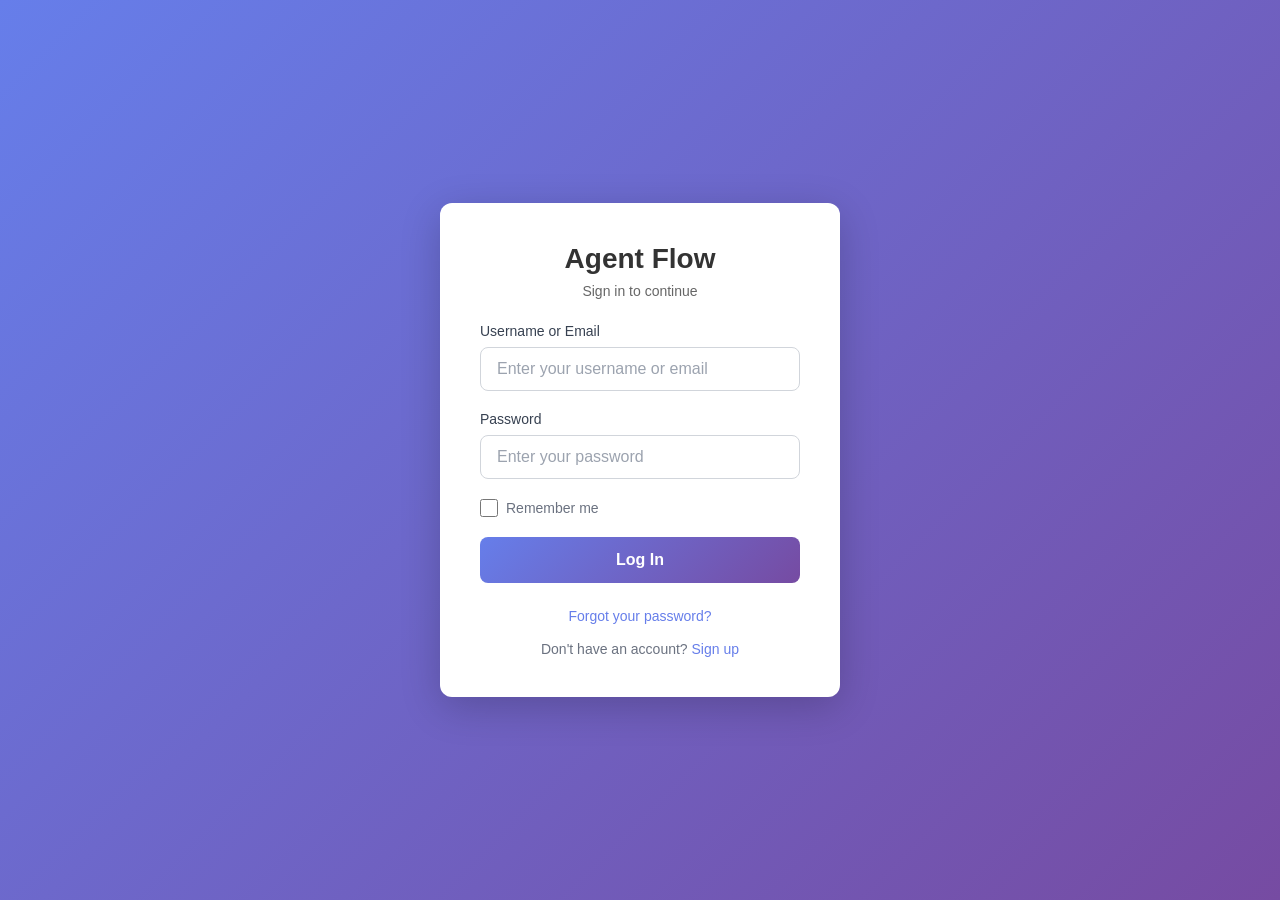
==== index.html @ b2415f06 "Team Flow changes for Coyle2019/agent-flow issue #43" ====
<!DOCTYPE html>
<html lang="en">
<head>
    <meta charset="UTF-8">
    <meta name="viewport" content="width=device-width, initial-scale=1.0">
    <title>Agent Flow - Login</title>
    <link rel="stylesheet" href="styles.css">
</head>
<body>
    <div class="login-container">
        <div class="login-card">
            <h1 class="title">Agent Flow</h1>
            <p class="subtitle">Sign in to continue</p>
            
            <div id="error-message" class="error-message" style="display: none;"></div>
            
            <form id="login-form" class="login-form">
                <div class="form-group">
                    <label for="username">Username or Email</label>
                    <input type="text" id="username" name="username" placeholder="Enter your username or email" required maxlength="255">
                </div>
                
                <div class="form-group">
                    <label for="password">Password</label>
                    <input type="password" id="password" name="password" placeholder="Enter your password" required maxlength="128">
                </div>
                
                <div class="form-group checkbox-group">
                    <input type="checkbox" id="remember" name="remember">
                    <label for="remember">Remember me</label>
                </div>
                
                <button type="submit" id="login-btn" class="btn-primary">Log In</button>
            </form>
            
            <div class="footer">
                <a href="#forgot" class="link">Forgot your password?</a>
                <p class="signup-link">Don't have an account? <a href="#signup" class="link">Sign up</a></p>
            </div>
        </div>
    </div>
    
    <script>
        const form = document.getElementById('login-form');
        const usernameInput = document.getElementById('username');
        const passwordInput = document.getElementById('password');
        const errorMessage = document.getElementById('error-message');
        const loginBtn = document.getElementById('login-btn');
        
        // Clear error when user starts typing
        usernameInput.addEventListener('input', clearError);
        passwordInput.addEventListener('input', clearError);
        
        function clearError() {
            errorMessage.style.display = 'none';
        }
        
        function showError(message) {
            errorMessage.textContent = message;
            errorMessage.style.display = 'block';
        }
        
        form.addEventListener('submit', async function(e) {
            e.preventDefault();
            
            const username = usernameInput.value.trim();
            const password = passwordInput.value;
            const remember = document.getElementById('remember').checked;
            
            // Validate inputs
            if (!username) {
                showError('Username is required');
                return;
            }
            
            if (!password) {
                showError('Password is required');
                return;
            }
            
            // Set loading state
            loginBtn.disabled = true;
            loginBtn.textContent = 'Logging in...';
            loginBtn.classList.add('loading');
            
            try {
                const response = await fetch('/api/login', {
                    method: 'POST',
                    headers: {
                        'Content-Type': 'application/json'
                    },
                    body: JSON.stringify({ username, password, remember })
                });
                
                if (response.ok) {
                    const data = await response.json();
                    // Store token and redirect
                    if (data.token) {
                        localStorage.setItem('auth_token', data.token);
                        localStorage.setItem('user_id', data.user_id);
                    }
                    window.location.href = '/dashboard';
                } else if (response.status === 401) {
                    showError('Invalid username or password');
                } else {
                    showError('An error occurred. Please try again.');
                }
            } catch (error) {
                if (error.name === 'TypeError' && error.message.includes('fetch')) {
                    showError('Network error. Please check your connection.');
                } else {
                    showError('An error occurred. Please try again.');
                }
            } finally {
                loginBtn.disabled = false;
                loginBtn.textContent = 'Log In';
                loginBtn.classList.remove('loading');
            }
        });
    </script>
</body>
</html>
---- styles.css ----
/* Reset and base styles */
* {
    margin: 0;
    padding: 0;
    box-sizing: border-box;
}

body {
    font-family: -apple-system, BlinkMacSystemFont, 'Segoe UI', Roboto, Oxygen, Ubuntu, sans-serif;
    background: linear-gradient(135deg, #667eea 0%, #764ba2 100%);
    min-height: 100vh;
    display: flex;
    align-items: center;
    justify-content: center;
    padding: 20px;
}

/* Login container - centered on page */
.login-container {
    width: 100%;
    max-width: 400px;
}

/* Login card styling */
.login-card {
    background: white;
    border-radius: 12px;
    padding: 40px;
    box-shadow: 0 10px 40px rgba(0, 0, 0, 0.2);
}

/* Title styling */
.title {
    font-size: 28px;
    font-weight: 700;
    color: #333;
    text-align: center;
    margin-bottom: 8px;
}

.subtitle {
    font-size: 14px;
    color: #666;
    text-align: center;
    margin-bottom: 24px;
}

/* Error message display */
.error-message {
    background: #fee2e2;
    color: #dc2626;
    padding: 12px 16px;
    border-radius: 8px;
    margin-bottom: 20px;
    font-size: 14px;
    border: 1px solid #fecaca;
}

/* Form styling */
.login-form {
    display: flex;
    flex-direction: column;
    gap: 20px;
}

.form-group {
    display: flex;
    flex-direction: column;
    gap: 8px;
}

.form-group label {
    font-size: 14px;
    font-weight: 500;
    color: #374151;
}

.form-group input[type="text"],
.form-group input[type="password"] {
    padding: 12px 16px;
    border: 1px solid #d1d5db;
    border-radius: 8px;
    font-size: 16px;
    transition: border-color 0.2s, box-shadow 0.2s;
}

.form-group input[type="text"]:focus,
.form-group input[type="password"]:focus {
    outline: none;
    border-color: #667eea;
    box-shadow: 0 0 0 3px rgba(102, 126, 234, 0.1);
}

.form-group input::placeholder {
    color: #9ca3af;
}

/* Remember me checkbox */
.checkbox-group {
    flex-direction: row;
    align-items: center;
    gap: 8px;
}

.checkbox-group input[type="checkbox"] {
    width: 18px;
    height: 18px;
    cursor: pointer;
}

.checkbox-group label {
    font-weight: 400;
    color: #6b7280;
    cursor: pointer;
}

/* Primary button */
.btn-primary {
    background: linear-gradient(135deg, #667eea 0%, #764ba2 100%);
    color: white;
    border: none;
    padding: 14px 24px;
    border-radius: 8px;
    font-size: 16px;
    font-weight: 600;
    cursor: pointer;
    transition: opacity 0.2s, transform 0.2s;
}

.btn-primary:hover:not(:disabled) {
    opacity: 0.9;
    transform: translateY(-1px);
}

.btn-primary:active:not(:disabled) {
    transform: translateY(0);
}

.btn-primary:disabled {
    opacity: 0.7;
    cursor: not-allowed;
}

.btn-primary.loading {
    position: relative;
}

/* Footer section */
.footer {
    margin-top: 24px;
    text-align: center;
}

.footer .link {
    color: #667eea;
    text-decoration: none;
    font-size: 14px;
}

.footer .link:hover {
    text-decoration: underline;
}

.signup-link {
    margin-top: 16px;
    font-size: 14px;
    color: #6b7280;
}

/* Responsive design */
@media (max-width: 480px) {
    .login-card {
        padding: 24px;
    }
    
    .title {
        font-size: 24px;
    }
}
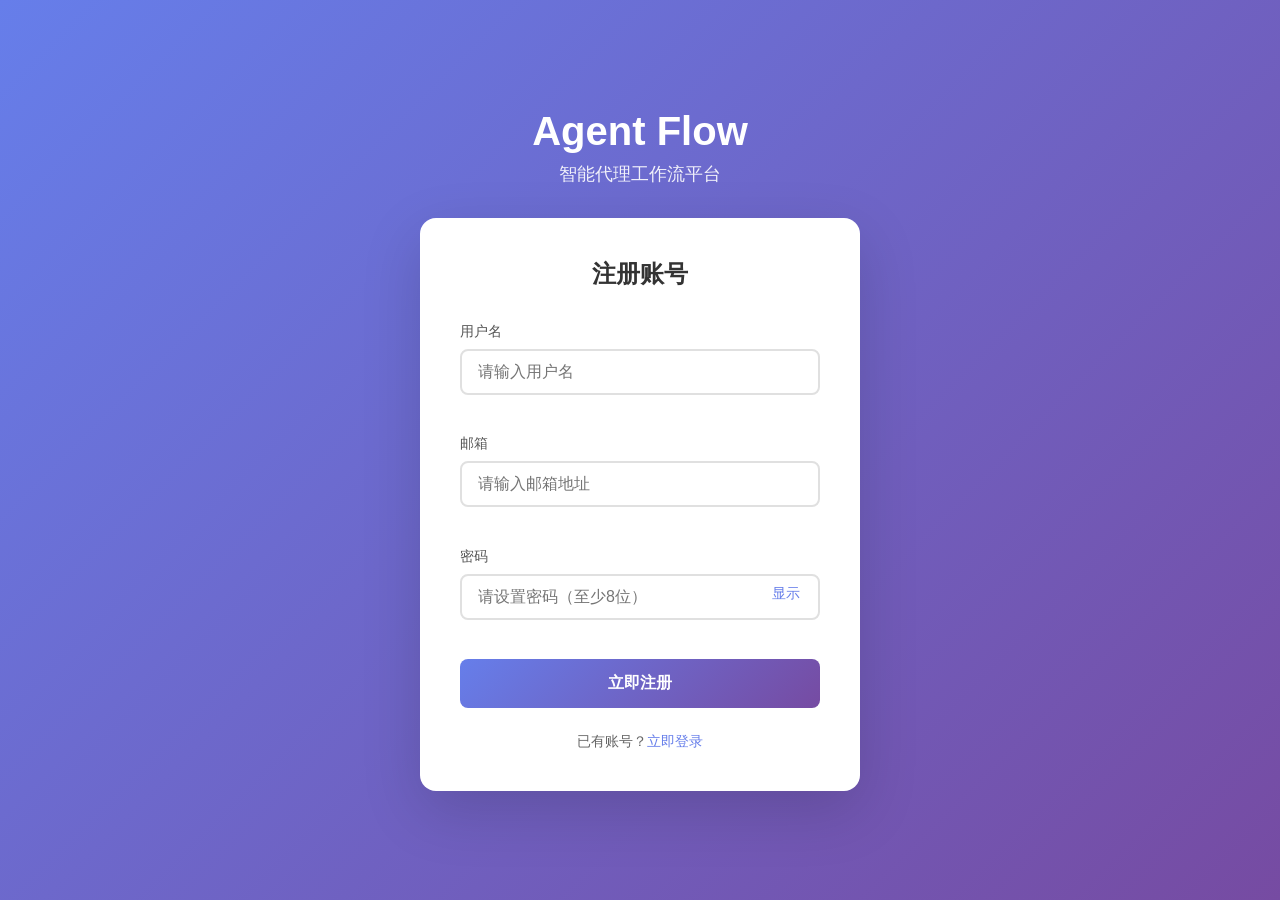
==== commit 68d97153: "Team Flow changes for Coyle2019/agent-flow issue #45" ====
--- a/index.html
+++ b/index.html
@@ -1,120 +1,154 @@
 <!DOCTYPE html>
-<html lang="en">
+<html lang="zh-CN">
 <head>
     <meta charset="UTF-8">
     <meta name="viewport" content="width=device-width, initial-scale=1.0">
-    <title>Agent Flow - Login</title>
+    <title>Agent Flow - 注册账号</title>
     <link rel="stylesheet" href="styles.css">
 </head>
 <body>
-    <div class="login-container">
-        <div class="login-card">
-            <h1 class="title">Agent Flow</h1>
-            <p class="subtitle">Sign in to continue</p>
-            
-            <div id="error-message" class="error-message" style="display: none;"></div>
-            
-            <form id="login-form" class="login-form">
-                <div class="form-group">
-                    <label for="username">Username or Email</label>
-                    <input type="text" id="username" name="username" placeholder="Enter your username or email" required maxlength="255">
-                </div>
+    <div class="container">
+        <header>
+            <h1>Agent Flow</h1>
+            <p class="subtitle">智能代理工作流平台</p>
+        </header>
+        
+        <main>
+            <div class="register-card">
+                <h2>注册账号</h2>
                 
-                <div class="form-group">
-                    <label for="password">Password</label>
-                    <input type="password" id="password" name="password" placeholder="Enter your password" required maxlength="128">
-                </div>
+                <form id="registerForm" class="register-form">
+                    <div class="form-group">
+                        <label for="username">用户名</label>
+                        <input type="text" id="username" name="username" placeholder="请输入用户名" required>
+                        <span class="error-message" id="usernameError"></span>
+                    </div>
+                    
+                    <div class="form-group">
+                        <label for="email">邮箱</label>
+                        <input type="email" id="email" name="email" placeholder="请输入邮箱地址" required>
+                        <span class="error-message" id="emailError"></span>
+                    </div>
+                    
+                    <div class="form-group">
+                        <label for="password">密码</label>
+                        <input type="password" id="password" name="password" placeholder="请设置密码（至少8位）" required minlength="8">
+                        <button type="button" class="toggle-password" id="togglePassword">显示</button>
+                        <span class="error-message" id="passwordError"></span>
+                    </div>
+                    
+                    <div id="alertBox" class="alert hidden"></div>
+                    
+                    <button type="submit" class="btn-submit" id="submitBtn">立即注册</button>
+                </form>
                 
-                <div class="form-group checkbox-group">
-                    <input type="checkbox" id="remember" name="remember">
-                    <label for="remember">Remember me</label>
-                </div>
-                
-                <button type="submit" id="login-btn" class="btn-primary">Log In</button>
-            </form>
-            
-            <div class="footer">
-                <a href="#forgot" class="link">Forgot your password?</a>
-                <p class="signup-link">Don't have an account? <a href="#signup" class="link">Sign up</a></p>
+                <p class="login-link">已有账号？<a href="#">立即登录</a></p>
             </div>
-        </div>
+        </main>
     </div>
     
     <script>
-        const form = document.getElementById('login-form');
-        const usernameInput = document.getElementById('username');
+        const form = document.getElementById('registerForm');
+        const emailInput = document.getElementById('email');
         const passwordInput = document.getElementById('password');
-        const errorMessage = document.getElementById('error-message');
-        const loginBtn = document.getElementById('login-btn');
+        const submitBtn = document.getElementById('submitBtn');
+        const alertBox = document.getElementById('alertBox');
+        const togglePassword = document.getElementById('togglePassword');
         
-        // Clear error when user starts typing
-        usernameInput.addEventListener('input', clearError);
-        passwordInput.addEventListener('input', clearError);
+        const emailRegex = /^[^\s@]+@[^\s@]+\.[^\s@]+$/;
+        let isSubmitting = false;
         
-        function clearError() {
-            errorMessage.style.display = 'none';
+        function validateEmail(email) {
+            return emailRegex.test(email);
         }
         
-        function showError(message) {
-            errorMessage.textContent = message;
-            errorMessage.style.display = 'block';
+        function showAlert(message, type) {
+            alertBox.textContent = message;
+            alertBox.className = 'alert ' + type;
         }
         
-        form.addEventListener('submit', async function(e) {
+        function clearAlert() {
+            alertBox.className = 'alert hidden';
+        }
+        
+        function updateSubmitState() {
+            const isValid = emailInput.value && validateEmail(emailInput.value) && 
+                           passwordInput.value.length >= 8;
+            submitBtn.disabled = !isValid || isSubmitting;
+        }
+        
+        emailInput.addEventListener('input', () => {
+            const emailError = document.getElementById('emailError');
+            if (emailInput.value && !validateEmail(emailInput.value)) {
+                emailError.textContent = '请输入有效的邮箱地址';
+                emailInput.classList.add('invalid');
+            } else {
+                emailError.textContent = '';
+                emailInput.classList.remove('invalid');
+            }
+            updateSubmitState();
+        });
+        
+        passwordInput.addEventListener('input', () => {
+            const passwordError = document.getElementById('passwordError');
+            if (passwordInput.value && passwordInput.value.length < 8) {
+                passwordError.textContent = '密码至少需要8位';
+                passwordInput.classList.add('invalid');
+            } else {
+                passwordError.textContent = '';
+                passwordInput.classList.remove('invalid');
+            }
+            updateSubmitState();
+        });
+        
+        togglePassword.addEventListener('click', () => {
+            const type = passwordInput.type === 'password' ? 'text' : 'password';
+            passwordInput.type = type;
+            togglePassword.textContent = type === 'password' ? '显示' : '隐藏';
+        });
+        
+        form.addEventListener('submit', async (e) => {
             e.preventDefault();
             
-            const username = usernameInput.value.trim();
-            const password = passwordInput.value;
-            const remember = document.getElementById('remember').checked;
+            if (isSubmitting) return;
             
-            // Validate inputs
-            if (!username) {
-                showError('Username is required');
-                return;
-            }
-            
-            if (!password) {
-                showError('Password is required');
-                return;
-            }
-            
-            // Set loading state
-            loginBtn.disabled = true;
-            loginBtn.textContent = 'Logging in...';
-            loginBtn.classList.add('loading');
+            isSubmitting = true;
+            submitBtn.disabled = true;
+            submitBtn.textContent = '注册中...';
+            clearAlert();
             
             try {
-                const response = await fetch('/api/login', {
+                const response = await fetch('/api/v1/register', {
                     method: 'POST',
                     headers: {
                         'Content-Type': 'application/json'
                     },
-                    body: JSON.stringify({ username, password, remember })
+                    body: JSON.stringify({
+                        username: document.getElementById('username').value,
+                        email: emailInput.value,
+                        password: passwordInput.value
+                    })
                 });
                 
+                const data = await response.json();
+                
                 if (response.ok) {
-                    const data = await response.json();
-                    // Store token and redirect
-                    if (data.token) {
-                        localStorage.setItem('auth_token', data.token);
-                        localStorage.setItem('user_id', data.user_id);
+                    showAlert('注册成功，欢迎' + data.username + '！', 'success');
+                    form.reset();
+                } else {
+                    if (data.message && data.message.includes('邮箱')) {
+                        document.getElementById('emailError').textContent = '该邮箱已被注册';
+                        emailInput.classList.add('invalid');
+                    } else {
+                        showAlert(data.message || '注册失败，请重试', 'error');
                     }
-                    window.location.href = '/dashboard';
-                } else if (response.status === 401) {
-                    showError('Invalid username or password');
-                } else {
-                    showError('An error occurred. Please try again.');
                 }
             } catch (error) {
-                if (error.name === 'TypeError' && error.message.includes('fetch')) {
-                    showError('Network error. Please check your connection.');
-                } else {
-                    showError('An error occurred. Please try again.');
-                }
+                showAlert('网络错误，请检查连接后重试', 'error');
             } finally {
-                loginBtn.disabled = false;
-                loginBtn.textContent = 'Log In';
-                loginBtn.classList.remove('loading');
+                isSubmitting = false;
+                submitBtn.textContent = '立即注册';
+                updateSubmitState();
             }
         });
     </script>
--- a/styles.css
+++ b/styles.css
@@ -1,4 +1,3 @@
-/* Reset and base styles */
 * {
     margin: 0;
     padding: 0;
@@ -6,7 +5,7 @@
 }
 
 body {
-    font-family: -apple-system, BlinkMacSystemFont, 'Segoe UI', Roboto, Oxygen, Ubuntu, sans-serif;
+    font-family: -apple-system, BlinkMacSystemFont, 'Segoe UI', Roboto, 'Helvetica Neue', Arial, sans-serif;
     background: linear-gradient(135deg, #667eea 0%, #764ba2 100%);
     min-height: 100vh;
     display: flex;
@@ -15,165 +14,170 @@
     padding: 20px;
 }
 
-/* Login container - centered on page */
-.login-container {
+.container {
     width: 100%;
-    max-width: 400px;
+    max-width: 440px;
 }
 
-/* Login card styling */
-.login-card {
-    background: white;
-    border-radius: 12px;
-    padding: 40px;
-    box-shadow: 0 10px 40px rgba(0, 0, 0, 0.2);
+header {
+    text-align: center;
+    margin-bottom: 32px;
+    color: white;
 }
 
-/* Title styling */
-.title {
-    font-size: 28px;
+header h1 {
+    font-size: 2.5rem;
     font-weight: 700;
-    color: #333;
-    text-align: center;
     margin-bottom: 8px;
 }
 
-.subtitle {
-    font-size: 14px;
-    color: #666;
-    text-align: center;
-    margin-bottom: 24px;
+header .subtitle {
+    font-size: 1.1rem;
+    opacity: 0.9;
 }
 
-/* Error message display */
-.error-message {
-    background: #fee2e2;
-    color: #dc2626;
-    padding: 12px 16px;
-    border-radius: 8px;
-    margin-bottom: 20px;
-    font-size: 14px;
-    border: 1px solid #fecaca;
+.register-card {
+    background: white;
+    border-radius: 16px;
+    padding: 40px;
+    box-shadow: 0 20px 60px rgba(0, 0, 0, 0.15);
 }
 
-/* Form styling */
-.login-form {
-    display: flex;
-    flex-direction: column;
-    gap: 20px;
+.register-card h2 {
+    font-size: 1.5rem;
+    color: #333;
+    text-align: center;
+    margin-bottom: 32px;
 }
 
 .form-group {
-    display: flex;
-    flex-direction: column;
-    gap: 8px;
+    margin-bottom: 20px;
+    position: relative;
 }
 
 .form-group label {
-    font-size: 14px;
+    display: block;
+    font-size: 0.9rem;
+    color: #555;
+    margin-bottom: 8px;
     font-weight: 500;
-    color: #374151;
 }
 
-.form-group input[type="text"],
-.form-group input[type="password"] {
+.form-group input {
+    width: 100%;
     padding: 12px 16px;
-    border: 1px solid #d1d5db;
+    font-size: 1rem;
+    border: 2px solid #e0e0e0;
     border-radius: 8px;
-    font-size: 16px;
     transition: border-color 0.2s, box-shadow 0.2s;
+    outline: none;
 }
 
-.form-group input[type="text"]:focus,
-.form-group input[type="password"]:focus {
-    outline: none;
+.form-group input:focus {
     border-color: #667eea;
     box-shadow: 0 0 0 3px rgba(102, 126, 234, 0.1);
 }
 
-.form-group input::placeholder {
-    color: #9ca3af;
+.form-group input.invalid {
+    border-color: #e74c3c;
 }
 
-/* Remember me checkbox */
-.checkbox-group {
-    flex-direction: row;
-    align-items: center;
-    gap: 8px;
+.form-group input.invalid:focus {
+    box-shadow: 0 0 0 3px rgba(231, 76, 60, 0.1);
 }
 
-.checkbox-group input[type="checkbox"] {
-    width: 18px;
-    height: 18px;
-    cursor: pointer;
+.error-message {
+    display: block;
+    font-size: 0.8rem;
+    color: #e74c3c;
+    margin-top: 4px;
+    min-height: 1.2em;
 }
 
-.checkbox-group label {
-    font-weight: 400;
-    color: #6b7280;
+.toggle-password {
+    position: absolute;
+    right: 12px;
+    top: 34px;
+    background: none;
+    border: none;
+    color: #667eea;
+    font-size: 0.85rem;
     cursor: pointer;
+    padding: 4px 8px;
 }
 
-/* Primary button */
-.btn-primary {
-    background: linear-gradient(135deg, #667eea 0%, #764ba2 100%);
-    color: white;
-    border: none;
-    padding: 14px 24px;
+.alert {
+    padding: 12px 16px;
     border-radius: 8px;
-    font-size: 16px;
-    font-weight: 600;
-    cursor: pointer;
-    transition: opacity 0.2s, transform 0.2s;
+    margin-bottom: 20px;
+    font-size: 0.9rem;
 }
 
-.btn-primary:hover:not(:disabled) {
-    opacity: 0.9;
+.alert.hidden {
+    display: none;
+}
+
+.alert.success {
+    background: #d4edda;
+    color: #155724;
+    border: 1px solid #c3e6cb;
+}
+
+.alert.error {
+    background: #f8d7da;
+    color: #721c24;
+    border: 1px solid #f5c6cb;
+}
+
+.btn-submit {
+    width: 100%;
+    padding: 14px;
+    font-size: 1rem;
+    font-weight: 600;
+    color: white;
+    background: linear-gradient(135deg, #667eea 0%, #764ba2 100%);
+    border: none;
+    border-radius: 8px;
+    cursor: pointer;
+    transition: transform 0.1s, opacity 0.2s;
+}
+
+.btn-submit:hover:not(:disabled) {
     transform: translateY(-1px);
 }
 
-.btn-primary:active:not(:disabled) {
+.btn-submit:active:not(:disabled) {
     transform: translateY(0);
 }
 
-.btn-primary:disabled {
-    opacity: 0.7;
+.btn-submit:disabled {
+    opacity: 0.6;
     cursor: not-allowed;
 }
 
-.btn-primary.loading {
-    position: relative;
+.login-link {
+    text-align: center;
+    margin-top: 24px;
+    font-size: 0.9rem;
+    color: #666;
 }
 
-/* Footer section */
-.footer {
-    margin-top: 24px;
-    text-align: center;
+.login-link a {
+    color: #667eea;
+    text-decoration: none;
+    font-weight: 500;
 }
 
-.footer .link {
-    color: #667eea;
-    text-decoration: none;
-    font-size: 14px;
-}
-
-.footer .link:hover {
+.login-link a:hover {
     text-decoration: underline;
 }
 
-.signup-link {
-    margin-top: 16px;
-    font-size: 14px;
-    color: #6b7280;
-}
-
-/* Responsive design */
 @media (max-width: 480px) {
-    .login-card {
+    .register-card {
         padding: 24px;
     }
     
-    .title {
-        font-size: 24px;
+    header h1 {
+        font-size: 2rem;
     }
-}
+}
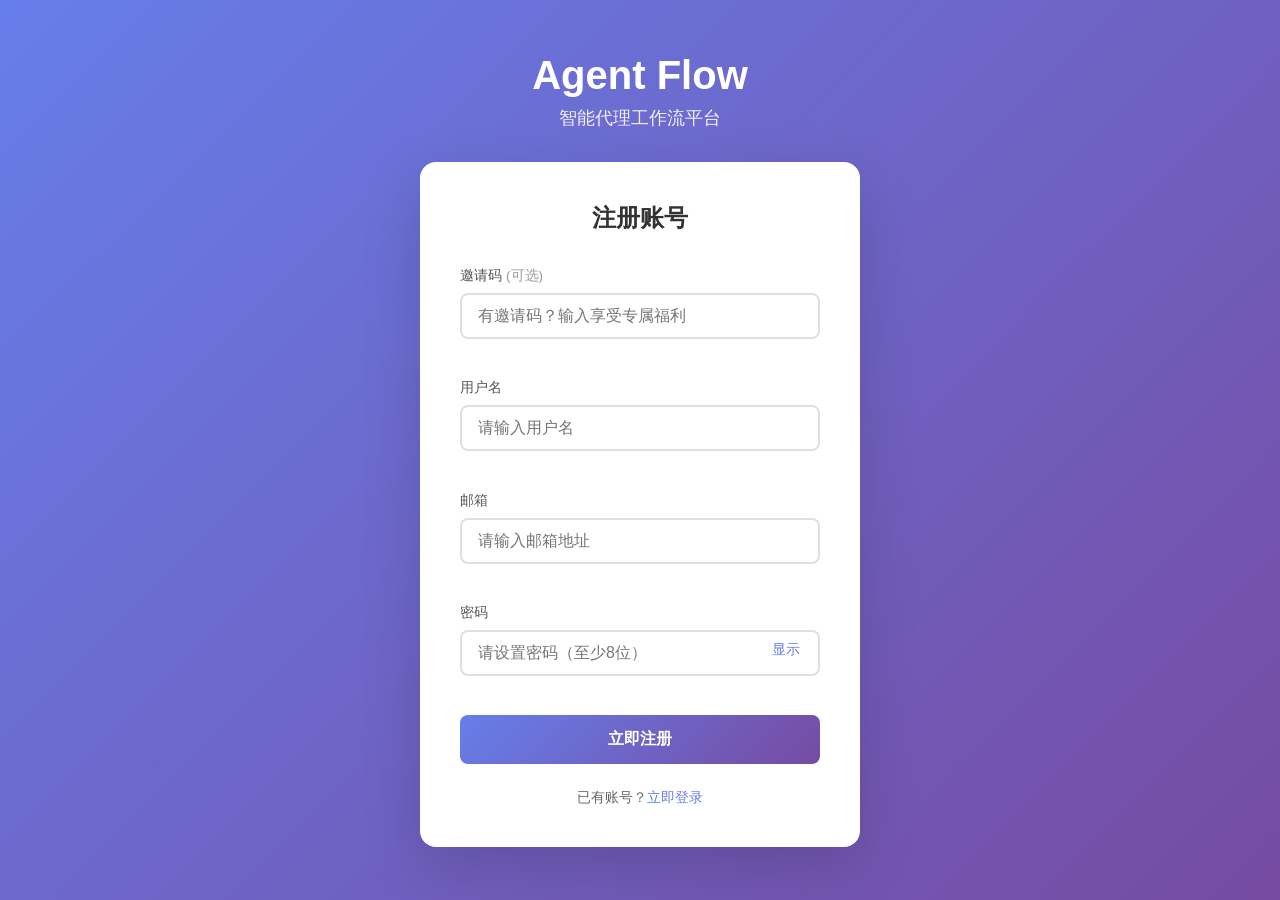
==== commit 4c4fff66: "Team Flow changes for Coyle2019/agent-flow issue #59" ====
--- a/index.html
+++ b/index.html
@@ -19,6 +19,13 @@
                 
                 <form id="registerForm" class="register-form">
                     <div class="form-group">
+                        <label for="invitationCode">邀请码 <span class="optional">(可选)</span></label>
+                        <input type="text" id="invitationCode" name="invitationCode" placeholder="有邀请码？输入享受专属福利">
+                        <div class="validation-status" id="invitationStatus"></div>
+                        <span class="error-message" id="invitationError"></span>
+                    </div>
+                    
+                    <div class="form-group">
                         <label for="username">用户名</label>
                         <input type="text" id="username" name="username" placeholder="请输入用户名" required>
                         <span class="error-message" id="usernameError"></span>
@@ -49,6 +56,9 @@
     
     <script>
         const form = document.getElementById('registerForm');
+        const invitationCodeInput = document.getElementById('invitationCode');
+        const invitationStatus = document.getElementById('invitationStatus');
+        const invitationError = document.getElementById('invitationError');
         const emailInput = document.getElementById('email');
         const passwordInput = document.getElementById('password');
         const submitBtn = document.getElementById('submitBtn');
@@ -57,6 +67,8 @@
         
         const emailRegex = /^[^\s@]+@[^\s@]+\.[^\s@]+$/;
         let isSubmitting = false;
+        let isInvitationValid = false;
+        let validateTimeout = null;
         
         function validateEmail(email) {
             return emailRegex.test(email);
@@ -69,6 +81,65 @@
         
         function clearAlert() {
             alertBox.className = 'alert hidden';
+        }
+        
+        function showInvitationStatus(message, type, showSpinner = false) {
+            invitationStatus.innerHTML = showSpinner ? '<div class="spinner-small"></div>' : '';
+            invitationStatus.innerHTML += message;
+            invitationStatus.className = 'validation-status ' + type;
+        }
+        
+        function clearInvitationStatus() {
+            invitationStatus.className = 'validation-status';
+            invitationStatus.innerHTML = '';
+            invitationError.textContent = '';
+            invitationCodeInput.classList.remove('invalid', 'valid');
+            isInvitationValid = false;
+        }
+        
+        async function validateInvitationCode(code) {
+            if (!code || !code.trim()) {
+                clearInvitationStatus();
+                updateSubmitState();
+                return;
+            }
+            
+            showInvitationStatus('验证中...', 'loading', true);
+            
+            try {
+                const response = await fetch('/api/invitation/validate', {
+                    method: 'POST',
+                    headers: {
+                        'Content-Type': 'application/json'
+                    },
+                    body: JSON.stringify({ code: code.trim().toUpperCase() })
+                });
+                
+                const data = await response.json();
+                
+                if (response.ok && data.valid) {
+                    showInvitationStatus('✓ 邀请码有效', 'success');
+                    invitationError.textContent = '';
+                    invitationCodeInput.classList.remove('invalid');
+                    invitationCodeInput.classList.add('valid');
+                    isInvitationValid = true;
+                } else {
+                    const errorMsg = data.message || '此邀请码无效或已过期';
+                    showInvitationStatus('', 'error');
+                    invitationError.textContent = errorMsg;
+                    invitationCodeInput.classList.add('invalid');
+                    invitationCodeInput.classList.remove('valid');
+                    isInvitationValid = false;
+                }
+            } catch (error) {
+                showInvitationStatus('', 'error');
+                invitationError.textContent = '无法验证邀请码，请重试';
+                invitationCodeInput.classList.add('invalid');
+                invitationCodeInput.classList.remove('valid');
+                isInvitationValid = false;
+            }
+            
+            updateSubmitState();
         }
         
         function updateSubmitState() {
@@ -76,6 +147,19 @@
                            passwordInput.value.length >= 8;
             submitBtn.disabled = !isValid || isSubmitting;
         }
+        
+        invitationCodeInput.addEventListener('input', () => {
+            clearInvitationStatus();
+            clearTimeout(validateTimeout);
+            validateTimeout = setTimeout(() => {
+                validateInvitationCode(invitationCodeInput.value);
+            }, 500);
+        });
+        
+        invitationCodeInput.addEventListener('blur', () => {
+            clearTimeout(validateTimeout);
+            validateInvitationCode(invitationCodeInput.value);
+        });
         
         emailInput.addEventListener('input', () => {
             const emailError = document.getElementById('emailError');
@@ -111,6 +195,11 @@
             e.preventDefault();
             
             if (isSubmitting) return;
+            
+            if (invitationCodeInput.value && !isInvitationValid) {
+                await validateInvitationCode(invitationCodeInput.value);
+                if (!isInvitationValid) return;
+            }
             
             isSubmitting = true;
             submitBtn.disabled = true;
@@ -126,7 +215,8 @@
                     body: JSON.stringify({
                         username: document.getElementById('username').value,
                         email: emailInput.value,
-                        password: passwordInput.value
+                        password: passwordInput.value,
+                        invitationCode: invitationCodeInput.value || null
                     })
                 });
                 
@@ -135,6 +225,7 @@
                 if (response.ok) {
                     showAlert('注册成功，欢迎' + data.username + '！', 'success');
                     form.reset();
+                    clearInvitationStatus();
                 } else {
                     if (data.message && data.message.includes('邮箱')) {
                         document.getElementById('emailError').textContent = '该邮箱已被注册';
--- a/styles.css
+++ b/styles.css
@@ -63,6 +63,12 @@
     font-weight: 500;
 }
 
+.form-group label .optional {
+    font-weight: 400;
+    color: #999;
+    font-size: 0.85rem;
+}
+
 .form-group input {
     width: 100%;
     padding: 12px 16px;
@@ -84,6 +90,14 @@
 
 .form-group input.invalid:focus {
     box-shadow: 0 0 0 3px rgba(231, 76, 60, 0.1);
+}
+
+.form-group input.valid {
+    border-color: #27ae60;
+}
+
+.form-group input.valid:focus {
+    box-shadow: 0 0 0 3px rgba(39, 174, 96, 0.1);
 }
 
 .error-message {
@@ -92,6 +106,49 @@
     color: #e74c3c;
     margin-top: 4px;
     min-height: 1.2em;
+}
+
+.validation-status {
+    display: none;
+    align-items: center;
+    gap: 8px;
+    font-size: 0.85rem;
+    margin-top: 6px;
+    padding: 6px 10px;
+    border-radius: 6px;
+    min-height: 32px;
+}
+
+.validation-status.loading {
+    display: flex;
+    background: #f0f4ff;
+    color: #667eea;
+}
+
+.validation-status.success {
+    display: flex;
+    background: #d4edda;
+    color: #155724;
+}
+
+.validation-status.error {
+    display: flex;
+    background: #f8d7da;
+    color: #721c24;
+}
+
+.spinner-small {
+    width: 14px;
+    height: 14px;
+    border: 2px solid #e0e0e0;
+    border-top-color: #667eea;
+    border-radius: 50%;
+    animation: spin 1s linear infinite;
+    flex-shrink: 0;
+}
+
+@keyframes spin {
+    to { transform: rotate(360deg); }
 }
 
 .toggle-password {
@@ -172,8 +229,125 @@
     text-decoration: underline;
 }
 
+/* Health Check Page Styles */
+.health-card {
+    background: white;
+    border-radius: 16px;
+    padding: 40px;
+    box-shadow: 0 20px 60px rgba(0, 0, 0, 0.15);
+    text-align: center;
+}
+
+.health-card h2 {
+    font-size: 1.5rem;
+    color: #333;
+    margin-bottom: 8px;
+}
+
+.health-card .subtitle-text {
+    font-size: 0.9rem;
+    color: #888;
+    margin-bottom: 32px;
+}
+
+.status-container {
+    margin-bottom: 24px;
+}
+
+.status-badge {
+    display: flex;
+    align-items: center;
+    justify-content: center;
+    gap: 12px;
+    padding: 16px 24px;
+    border-radius: 12px;
+    font-size: 1.1rem;
+    font-weight: 500;
+}
+
+.status-badge.hidden {
+    display: none;
+}
+
+.status-badge.loading {
+    background: #f0f4ff;
+    color: #667eea;
+}
+
+.status-badge.success {
+    background: #d4edda;
+    color: #155724;
+}
+
+.status-badge.error {
+    background: #f8d7da;
+    color: #721c24;
+}
+
+.status-badge .icon {
+    font-size: 1.5rem;
+}
+
+.spinner {
+    width: 20px;
+    height: 20px;
+    border: 3px solid #e0e0e0;
+    border-top-color: #667eea;
+    border-radius: 50%;
+    animation: spin 1s linear infinite;
+}
+
+.response-section {
+    margin: 24px 0;
+    text-align: left;
+}
+
+.response-section h3 {
+    font-size: 0.9rem;
+    color: #555;
+    margin-bottom: 8px;
+}
+
+.response-data {
+    background: #f5f5f5;
+    border-radius: 8px;
+    padding: 16px;
+    font-size: 0.85rem;
+    font-family: 'Monaco', 'Menlo', monospace;
+    color: #333;
+    overflow-x: auto;
+    white-space: pre-wrap;
+    word-break: break-all;
+}
+
+.btn-refresh {
+    padding: 12px 32px;
+    font-size: 1rem;
+    font-weight: 600;
+    color: white;
+    background: linear-gradient(135deg, #667eea 0%, #764ba2 100%);
+    border: none;
+    border-radius: 8px;
+    cursor: pointer;
+    transition: transform 0.1s, opacity 0.2s;
+}
+
+.btn-refresh:hover {
+    transform: translateY(-1px);
+}
+
+.btn-refresh:active {
+    transform: translateY(0);
+}
+
+.timestamp {
+    margin-top: 16px;
+    font-size: 0.8rem;
+    color: #999;
+}
+
 @media (max-width: 480px) {
-    .register-card {
+    .register-card, .health-card {
         padding: 24px;
     }
     
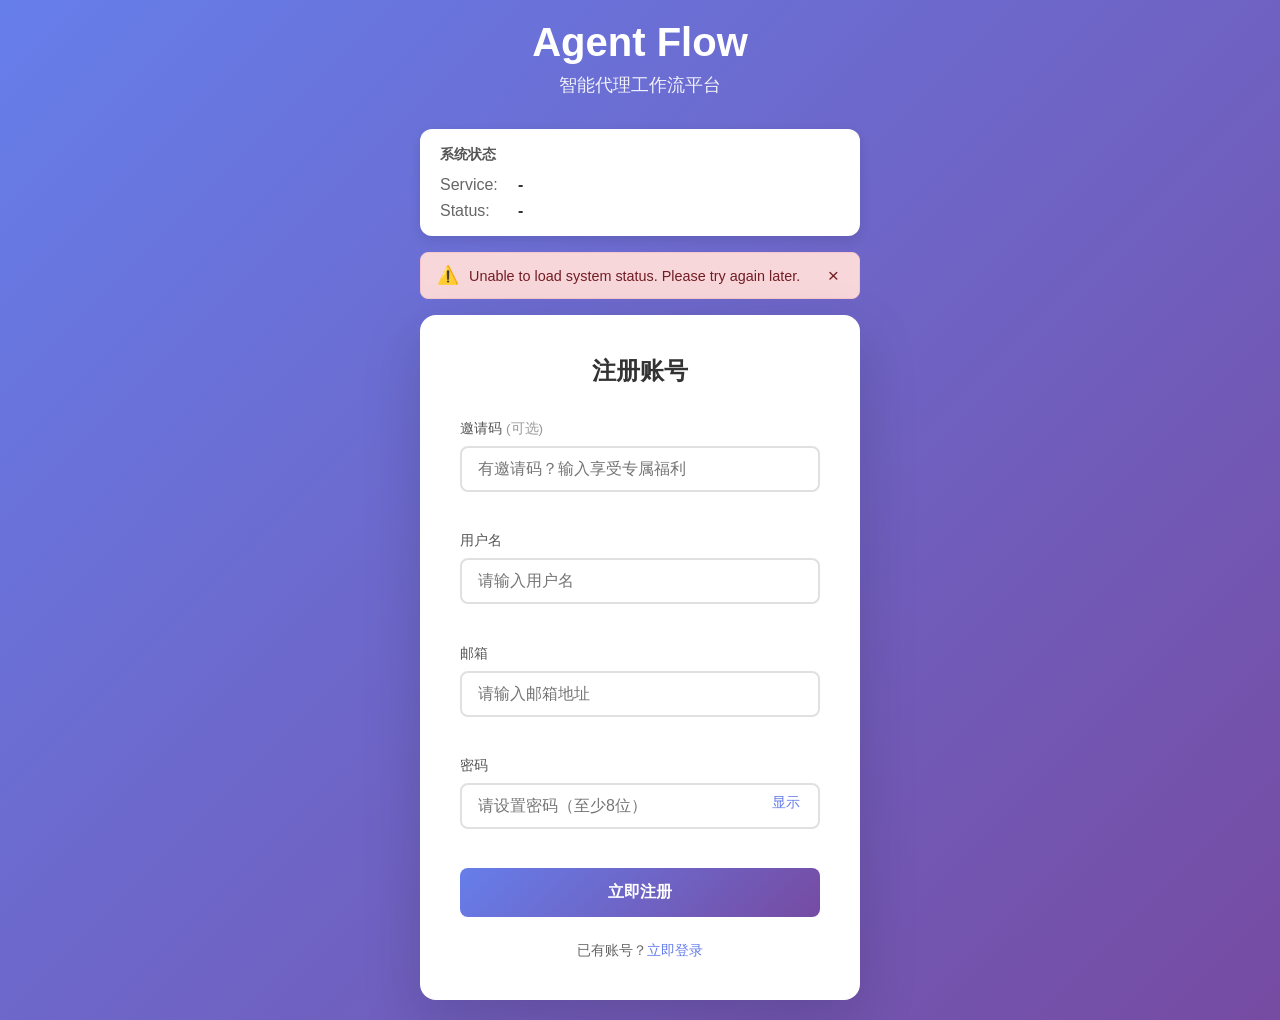
==== commit cf3858c3: "Team Flow changes for Coyle2019/agent-flow issue #62" ====
--- a/index.html
+++ b/index.html
@@ -12,6 +12,32 @@
             <h1>Agent Flow</h1>
             <p class="subtitle">智能代理工作流平台</p>
         </header>
+        
+        <!-- System Status Panel -->
+        <div id="statusPanel" class="status-panel">
+            <h3>系统状态</h3>
+            <div class="status-content">
+                <div class="status-item">
+                    <span class="status-label">Service:</span>
+                    <span id="statusService" class="status-value">-</span>
+                </div>
+                <div class="status-item">
+                    <span class="status-label">Status:</span>
+                    <span id="statusValue" class="status-value">-</span>
+                </div>
+            </div>
+            <div id="statusLoading" class="status-loading">
+                <div class="spinner-small"></div>
+                <span>加载中...</span>
+            </div>
+        </div>
+        
+        <!-- Error Banner -->
+        <div id="errorBanner" class="error-banner hidden">
+            <span class="error-icon">⚠️</span>
+            <span id="errorMessage">Unable to load system status. Please try again later.</span>
+            <button id="dismissError" class="dismiss-btn">×</button>
+        </div>
         
         <main>
             <div class="register-card">
@@ -64,11 +90,70 @@
         const submitBtn = document.getElementById('submitBtn');
         const alertBox = document.getElementById('alertBox');
         const togglePassword = document.getElementById('togglePassword');
+        const statusPanel = document.getElementById('statusPanel');
+        const statusService = document.getElementById('statusService');
+        const statusValue = document.getElementById('statusValue');
+        const statusLoading = document.getElementById('statusLoading');
+        const errorBanner = document.getElementById('errorBanner');
+        const errorMessage = document.getElementById('errorMessage');
+        const dismissError = document.getElementById('dismissError');
         
         const emailRegex = /^[^\s@]+@[^\s@]+\.[^\s@]+$/;
         let isSubmitting = false;
         let isInvitationValid = false;
         let validateTimeout = null;
+        
+        // System Status Functions
+        async function fetchSystemStatus() {
+            statusLoading.style.display = 'flex';
+            statusService.textContent = '-';
+            statusValue.textContent = '-';
+            errorBanner.classList.add('hidden');
+            
+            const controller = new AbortController();
+            const timeoutId = setTimeout(() => controller.abort(), 10000);
+            
+            try {
+                const response = await fetch('/api/status', {
+                    method: 'GET',
+                    signal: controller.signal
+                });
+                
+                clearTimeout(timeoutId);
+                
+                if (!response.ok) {
+                    throw new Error(`HTTP ${response.status}`);
+                }
+                
+                const data = await response.json();
+                
+                if (!data || typeof data.service === 'undefined' || typeof data.status === 'undefined') {
+                    throw new Error('Invalid response format');
+                }
+                
+                statusService.textContent = data.service || 'N/A';
+                statusValue.textContent = data.status || 'N/A';
+                statusLoading.style.display = 'none';
+            } catch (error) {
+                clearTimeout(timeoutId);
+                statusLoading.style.display = 'none';
+                showError('Unable to load system status. Please try again later.');
+            }
+        }
+        
+        function showError(message) {
+            errorMessage.textContent = message;
+            errorBanner.classList.remove('hidden');
+        }
+        
+        function hideError() {
+            errorBanner.classList.add('hidden');
+        }
+        
+        dismissError.addEventListener('click', hideError);
+        
+        // Fetch status on page load
+        fetchSystemStatus();
         
         function validateEmail(email) {
             return emailRegex.test(email);
--- a/styles.css
+++ b/styles.css
@@ -34,6 +34,100 @@
 header .subtitle {
     font-size: 1.1rem;
     opacity: 0.9;
+}
+
+/* Status Panel Styles */
+.status-panel {
+    background: white;
+    border-radius: 12px;
+    padding: 16px 20px;
+    margin-bottom: 16px;
+    box-shadow: 0 4px 12px rgba(0, 0, 0, 0.1);
+}
+
+.status-panel h3 {
+    font-size: 0.9rem;
+    color: #555;
+    margin-bottom: 12px;
+    font-weight: 600;
+}
+
+.status-content {
+    display: flex;
+    flex-direction: column;
+    gap: 8px;
+}
+
+.status-item {
+    display: flex;
+    align-items: center;
+    gap: 8px;
+}
+
+.status-label {
+    font-weight: 500;
+    color: #666;
+    min-width: 70px;
+}
+
+.status-value {
+    color: #333;
+    font-weight: 600;
+}
+
+.status-loading {
+    display: flex;
+    align-items: center;
+    gap: 8px;
+    color: #667eea;
+    font-size: 0.85rem;
+    margin-top: 8px;
+}
+
+.status-loading .spinner-small {
+    width: 14px;
+    height: 14px;
+    border: 2px solid #e0e0e0;
+    border-top-color: #667eea;
+    border-radius: 50%;
+    animation: spin 1s linear infinite;
+}
+
+/* Error Banner Styles */
+.error-banner {
+    display: flex;
+    align-items: center;
+    gap: 10px;
+    background: #f8d7da;
+    color: #721c24;
+    border: 1px solid #f5c6cb;
+    border-radius: 8px;
+    padding: 12px 16px;
+    margin-bottom: 16px;
+    font-size: 0.9rem;
+}
+
+.error-banner.hidden {
+    display: none;
+}
+
+.error-icon {
+    font-size: 1.1rem;
+}
+
+.dismiss-btn {
+    margin-left: auto;
+    background: none;
+    border: none;
+    color: #721c24;
+    font-size: 1.2rem;
+    cursor: pointer;
+    padding: 0 4px;
+    line-height: 1;
+}
+
+.dismiss-btn:hover {
+    opacity: 0.7;
 }
 
 .register-card {
